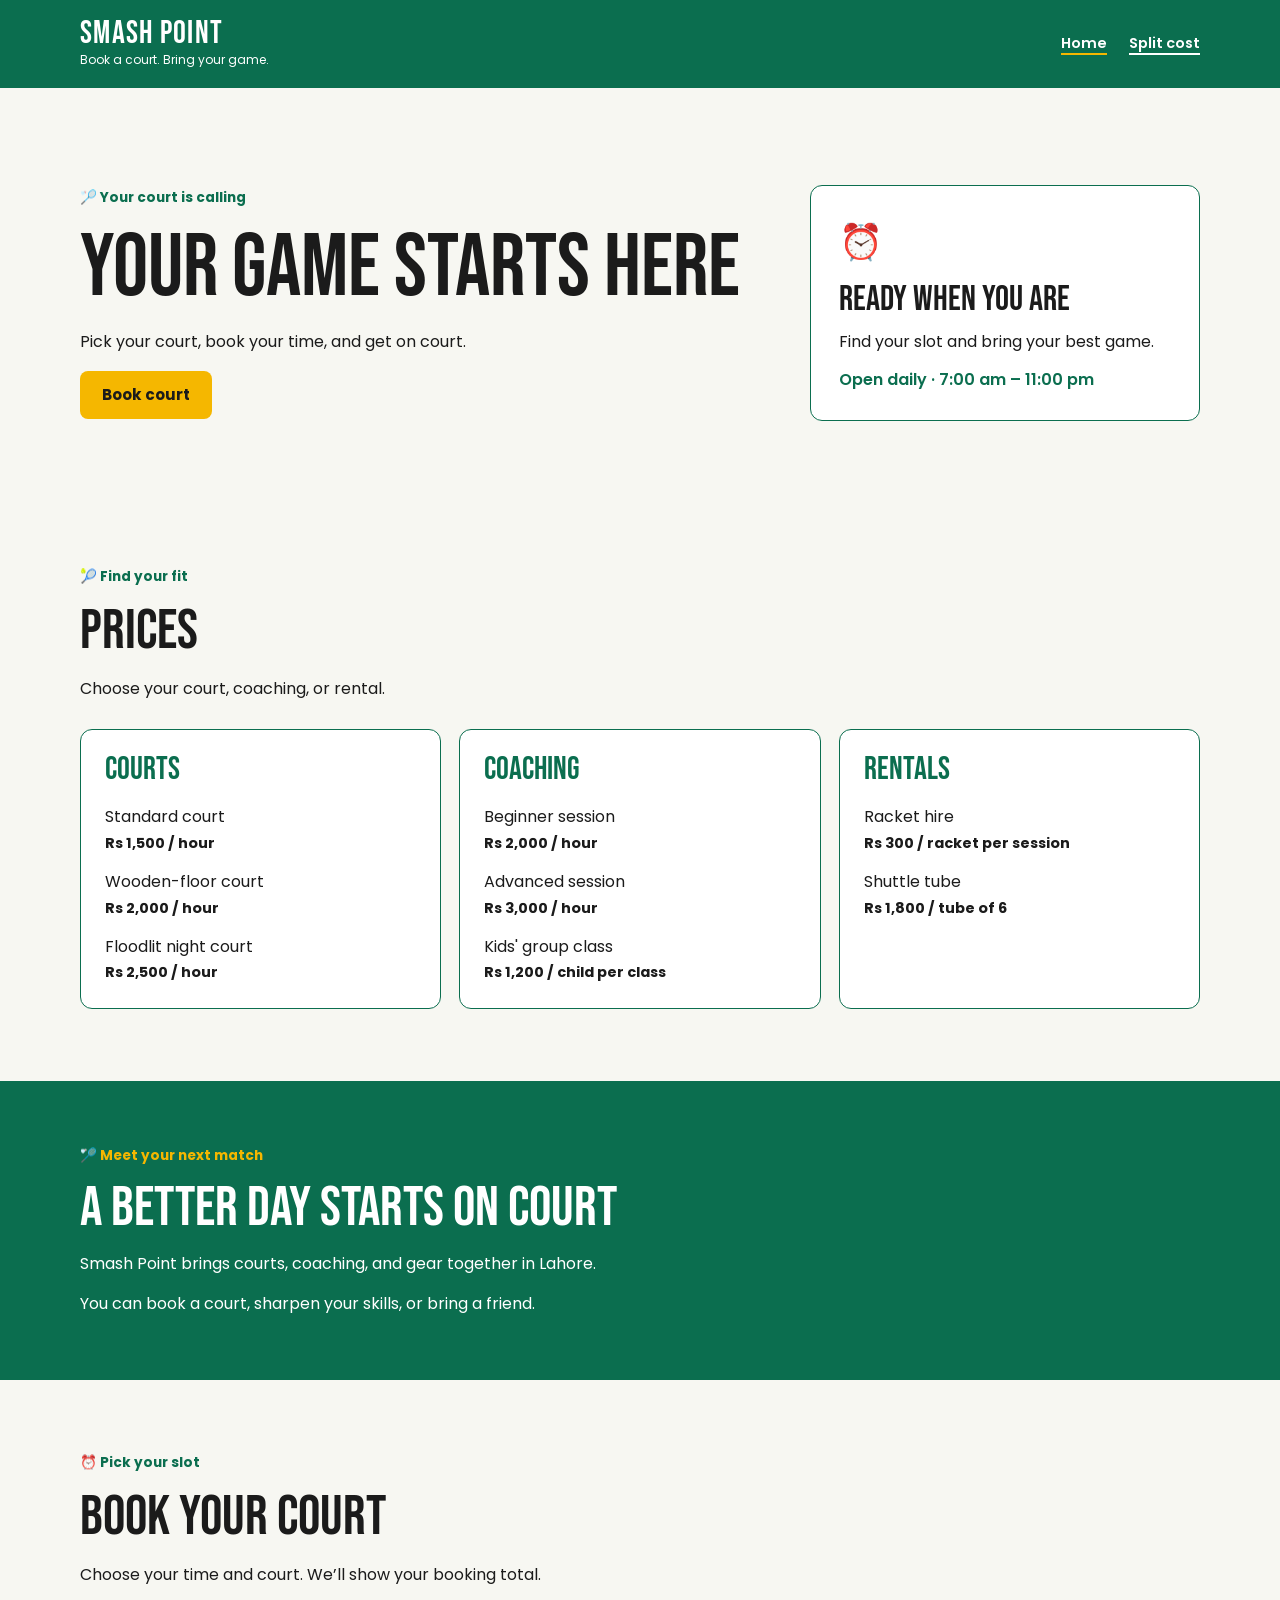
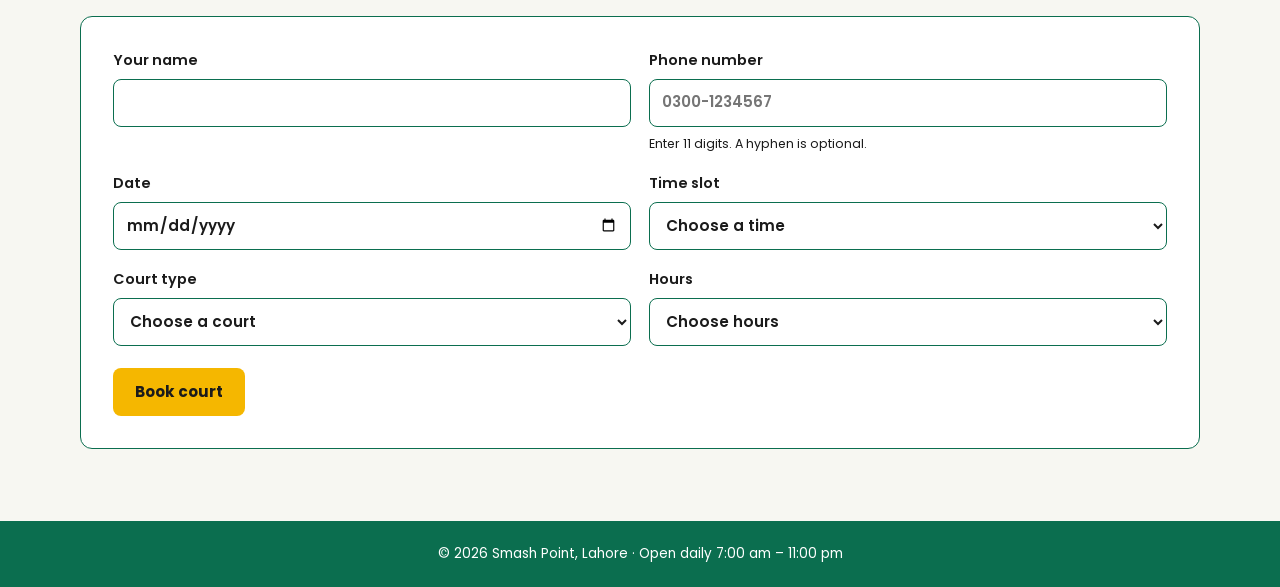
==== index.html @ f4223b18 "first commit" ====
<!doctype html>
<html lang="en">
<head>
  <meta charset="utf-8">
  <meta name="viewport" content="width=device-width, initial-scale=1">
  <meta name="description" content="Book your badminton court, coaching session, or rental at Smash Point in Lahore.">
  <title>Smash Point | Book a court</title>
  <link rel="preconnect" href="https://fonts.googleapis.com">
  <link rel="preconnect" href="https://fonts.gstatic.com" crossorigin>
  <link href="https://fonts.googleapis.com/css2?family=Bebas+Neue&family=Poppins:wght@400;500;600;700&display=swap" rel="stylesheet">
  <link rel="stylesheet" href="styles.css">
  <script src="script.js" defer></script>
</head>
<body>
  <header class="site-header">
    <div class="header-inner">
      <a class="brand" href="index.html" aria-label="Smash Point home">
        <span class="brand-name">Smash Point</span>
        <span class="brand-tagline">Book a court. Bring your game.</span>
      </a>
      <nav class="site-nav" aria-label="Main navigation">
        <a href="index.html" aria-current="page">Home</a>
        <a href="split.html">Split cost</a>
      </nav>
    </div>
  </header>

  <main>
    <section class="hero page-width" aria-labelledby="hero-title">
      <div class="hero-copy">
        <p class="eyebrow">🏸 Your court is calling</p>
        <h1 id="hero-title">Your game starts here</h1>
        <p>Pick your court, book your time, and get on court.</p>
        <a class="button" href="#booking">Book court</a>
      </div>
      <div class="hero-card" aria-label="Court hours">
        <span class="hero-icon" aria-hidden="true">⏰</span>
        <h2>Ready when you are</h2>
        <p>Find your slot and bring your best game.</p>
        <p class="hero-hours">Open daily · 7:00 am – 11:00 pm</p>
      </div>
    </section>

    <section class="section page-width" id="prices" aria-labelledby="prices-title">
      <div class="section-heading">
        <p class="eyebrow">🎾 Find your fit</p>
        <h2 id="prices-title">Prices</h2>
        <p>Choose your court, coaching, or rental.</p>
      </div>
      <div class="price-grid">
        <article class="price-card">
          <h3>Courts</h3>
          <ul class="price-list">
            <li><span>Standard court</span><strong>Rs 1,500 / hour</strong></li>
            <li><span>Wooden-floor court</span><strong>Rs 2,000 / hour</strong></li>
            <li><span>Floodlit night court</span><strong>Rs 2,500 / hour</strong></li>
          </ul>
        </article>
        <article class="price-card">
          <h3>Coaching</h3>
          <ul class="price-list">
            <li><span>Beginner session</span><strong>Rs 2,000 / hour</strong></li>
            <li><span>Advanced session</span><strong>Rs 3,000 / hour</strong></li>
            <li><span>Kids' group class</span><strong>Rs 1,200 / child per class</strong></li>
          </ul>
        </article>
        <article class="price-card">
          <h3>Rentals</h3>
          <ul class="price-list">
            <li><span>Racket hire</span><strong>Rs 300 / racket per session</strong></li>
            <li><span>Shuttle tube</span><strong>Rs 1,800 / tube of 6</strong></li>
          </ul>
        </article>
      </div>
    </section>

    <section class="about-section" aria-labelledby="about-title">
      <div class="page-width about-content">
        <p class="eyebrow">🏸 Meet your next match</p>
        <h2 id="about-title">A better day starts on court</h2>
        <p>Smash Point brings courts, coaching, and gear together in Lahore.</p>
        <p>You can book a court, sharpen your skills, or bring a friend.</p>
      </div>
    </section>

    <section class="section page-width booking-section" id="booking" aria-labelledby="booking-title">
      <div class="section-heading">
        <p class="eyebrow">⏰ Pick your slot</p>
        <h2 id="booking-title">Book your court</h2>
        <p>Choose your time and court. We’ll show your booking total.</p>
      </div>
      <form class="booking-form form-card" id="booking-form" novalidate>
        <div class="form-grid">
          <label>
            Your name
            <input name="name" type="text" autocomplete="name" required>
          </label>
          <label>
            Phone number
            <input id="phone" name="phone" type="tel" inputmode="numeric" autocomplete="tel" maxlength="12" placeholder="0300-1234567" aria-describedby="phone-error" required>
            <span class="field-hint">Enter 11 digits. A hyphen is optional.</span>
            <span class="field-error" id="phone-error" aria-live="polite"></span>
          </label>
          <label>
            Date
            <input name="date" type="date" required>
          </label>
          <label>
            Time slot
            <select name="time" required>
              <option value="">Choose a time</option>
              <option>7:00 am</option>
              <option>8:00 am</option>
              <option>9:00 am</option>
              <option>5:00 pm</option>
              <option>6:00 pm</option>
              <option>7:00 pm</option>
              <option>8:00 pm</option>
              <option>9:00 pm</option>
              <option>10:00 pm</option>
            </select>
          </label>
          <label>
            Court type
            <select name="court" required>
              <option value="">Choose a court</option>
              <option value="standard" data-price="1500">Standard court · Rs 1,500 / hour</option>
              <option value="wooden" data-price="2000">Wooden-floor court · Rs 2,000 / hour</option>
              <option value="floodlit" data-price="2500">Floodlit night court · Rs 2,500 / hour</option>
            </select>
          </label>
          <label>
            Hours
            <select name="hours" required>
              <option value="">Choose hours</option>
              <option value="1">1 hour</option>
              <option value="2">2 hours</option>
              <option value="3">3 hours</option>
            </select>
          </label>
        </div>
        <button class="button" type="submit">Book court</button>
        <div class="confirmation" id="booking-confirmation" role="status" aria-live="polite" hidden></div>
      </form>
    </section>
  </main>

  <footer class="site-footer">
    <p>© 2026 Smash Point, Lahore · Open daily 7:00 am – 11:00 pm</p>
  </footer>
</body>
</html>
---- styles.css ----
:root {
  color-scheme: light;
  --green: #0B6E4F;
  --yellow: #F5B700;
  --text: #1B1B1B;
  --page: #F7F7F2;
  --card: #FFFFFF;
}

* {
  box-sizing: border-box;
}

html {
  scroll-behavior: smooth;
}

body {
  margin: 0;
  background: var(--page);
  color: var(--text);
  font-family: "Poppins", sans-serif;
  line-height: 1.6;
}

h1,
h2,
h3,
.brand-name {
  margin: 0;
  font-family: "Bebas Neue", sans-serif;
  font-weight: 400;
  line-height: 1;
  text-transform: uppercase;
}

h1 {
  font-size: clamp(3rem, 8vw, 5.5rem);
}

h2 {
  font-size: clamp(2.4rem, 5vw, 3.5rem);
}

h3 {
  font-size: 2rem;
}

p {
  margin: 0;
}

a {
  color: inherit;
}

.page-width {
  width: min(1120px, calc(100% - 40px));
  margin-inline: auto;
}

.site-header {
  background: var(--green);
  color: var(--card);
}

.header-inner {
  display: flex;
  width: min(1120px, calc(100% - 40px));
  min-height: 88px;
  margin-inline: auto;
  align-items: center;
  justify-content: space-between;
  gap: 24px;
}

.brand {
  display: grid;
  color: inherit;
  text-decoration: none;
}

.brand-name {
  font-size: 2rem;
  letter-spacing: 0.04em;
}

.brand-tagline {
  font-size: 0.75rem;
}

.site-nav {
  display: flex;
  flex-wrap: wrap;
  gap: 22px;
}

.site-nav a {
  color: inherit;
  font-size: 0.9rem;
  font-weight: 600;
  text-decoration-thickness: 2px;
  text-underline-offset: 5px;
}

.site-nav a[aria-current="page"] {
  text-decoration-line: underline;
  text-decoration-color: var(--yellow);
}

.hero {
  display: grid;
  min-height: 430px;
  padding-block: 70px;
  align-items: center;
  grid-template-columns: minmax(0, 1.4fr) minmax(260px, 0.8fr);
  gap: 48px;
}

.hero-copy,
.hero-card,
.section-heading,
.split-intro {
  display: grid;
  justify-items: start;
  gap: 16px;
}

.hero-copy > p:not(.eyebrow),
.hero-card p,
.section-heading > p:not(.eyebrow),
.split-intro > p:not(.eyebrow) {
  max-width: 620px;
}

.eyebrow {
  color: var(--green);
  font-size: 0.85rem;
  font-weight: 700;
}

.button {
  display: inline-flex;
  min-height: 48px;
  padding: 11px 22px;
  align-items: center;
  justify-content: center;
  border: 0;
  border-radius: 8px;
  background: var(--yellow);
  color: var(--text);
  cursor: pointer;
  font: inherit;
  font-size: 0.95rem;
  font-weight: 700;
  text-align: center;
  text-decoration: none;
}

.button:hover {
  text-decoration: underline;
  text-underline-offset: 3px;
}

.button:focus-visible,
a:focus-visible,
input:focus-visible,
select:focus-visible {
  outline: 3px solid var(--yellow);
  outline-offset: 3px;
}

.hero-card,
.price-card,
.form-card {
  border: 1px solid var(--green);
  border-radius: 12px;
  background: var(--card);
}

.hero-card {
  min-height: 235px;
  padding: 28px;
  align-content: center;
  gap: 12px;
}

.hero-icon {
  font-size: 2.2rem;
}

.hero-card h2 {
  font-size: 2.2rem;
}

.hero-hours {
  color: var(--green);
  font-weight: 600;
}

.section {
  padding-block: 48px 72px;
}

.section-heading {
  margin-bottom: 28px;
}

.price-grid {
  display: grid;
  grid-template-columns: repeat(3, minmax(0, 1fr));
  gap: 18px;
}

.price-card {
  padding: 24px;
}

.price-card h3 {
  margin-bottom: 18px;
  color: var(--green);
}

.price-list {
  display: grid;
  margin: 0;
  padding: 0;
  gap: 14px;
  list-style: none;
}

.price-list li {
  display: grid;
  gap: 2px;
}

.price-list strong {
  font-size: 0.9rem;
}

.about-section {
  padding-block: 64px;
  background: var(--green);
  color: var(--card);
}

.about-content {
  display: grid;
  justify-items: start;
  gap: 14px;
}

.about-content .eyebrow {
  color: var(--yellow);
}

.booking-section {
  padding-top: 72px;
}

.form-card {
  padding: clamp(20px, 4vw, 32px);
}

.booking-form {
  display: grid;
  justify-items: start;
  gap: 22px;
}

.form-grid {
  display: grid;
  width: 100%;
  grid-template-columns: repeat(2, minmax(0, 1fr));
  gap: 18px;
}

.form-grid label {
  display: grid;
  align-content: start;
  gap: 7px;
  font-size: 0.9rem;
  font-weight: 600;
}

input,
select {
  width: 100%;
  min-height: 48px;
  padding: 10px 12px;
  border: 1px solid var(--green);
  border-radius: 8px;
  background: var(--card);
  color: var(--text);
  font: inherit;
  font-size: 0.95rem;
}

.field-hint {
  font-size: 0.78rem;
  font-weight: 400;
}

.field-error {
  color: var(--green);
  font-size: 0.86rem;
  font-weight: 600;
}

.field-error:empty {
  display: none;
}

.confirmation {
  width: 100%;
  padding: 18px;
  border: 1px solid var(--green);
  border-radius: 8px;
  background: var(--page);
}

.confirmation h3 {
  margin-bottom: 8px;
}

.confirmation p + p {
  margin-top: 5px;
}

.split-main {
  min-height: calc(100vh - 166px);
  padding-block: 88px;
}

.split-intro {
  margin-bottom: 32px;
}

.split-form {
  display: grid;
  justify-items: start;
  gap: 22px;
}

.site-footer {
  padding: 22px 20px;
  background: var(--green);
  color: var(--card);
  text-align: center;
  font-size: 0.85rem;
}

@media (max-width: 760px) {
  .hero {
    min-height: auto;
    padding-block: 54px;
    grid-template-columns: 1fr;
    gap: 30px;
  }

  .price-grid {
    grid-template-columns: 1fr;
  }

  .split-main {
    min-height: calc(100vh - 166px);
    padding-block: 64px;
  }
}

@media (max-width: 520px) {
  .header-inner {
    padding-block: 14px;
    align-items: flex-start;
    flex-direction: column;
    gap: 12px;
  }

  .site-nav {
    gap: 18px;
  }

  .form-grid {
    grid-template-columns: 1fr;
  }

  .section {
    padding-block: 40px 56px;
  }
}
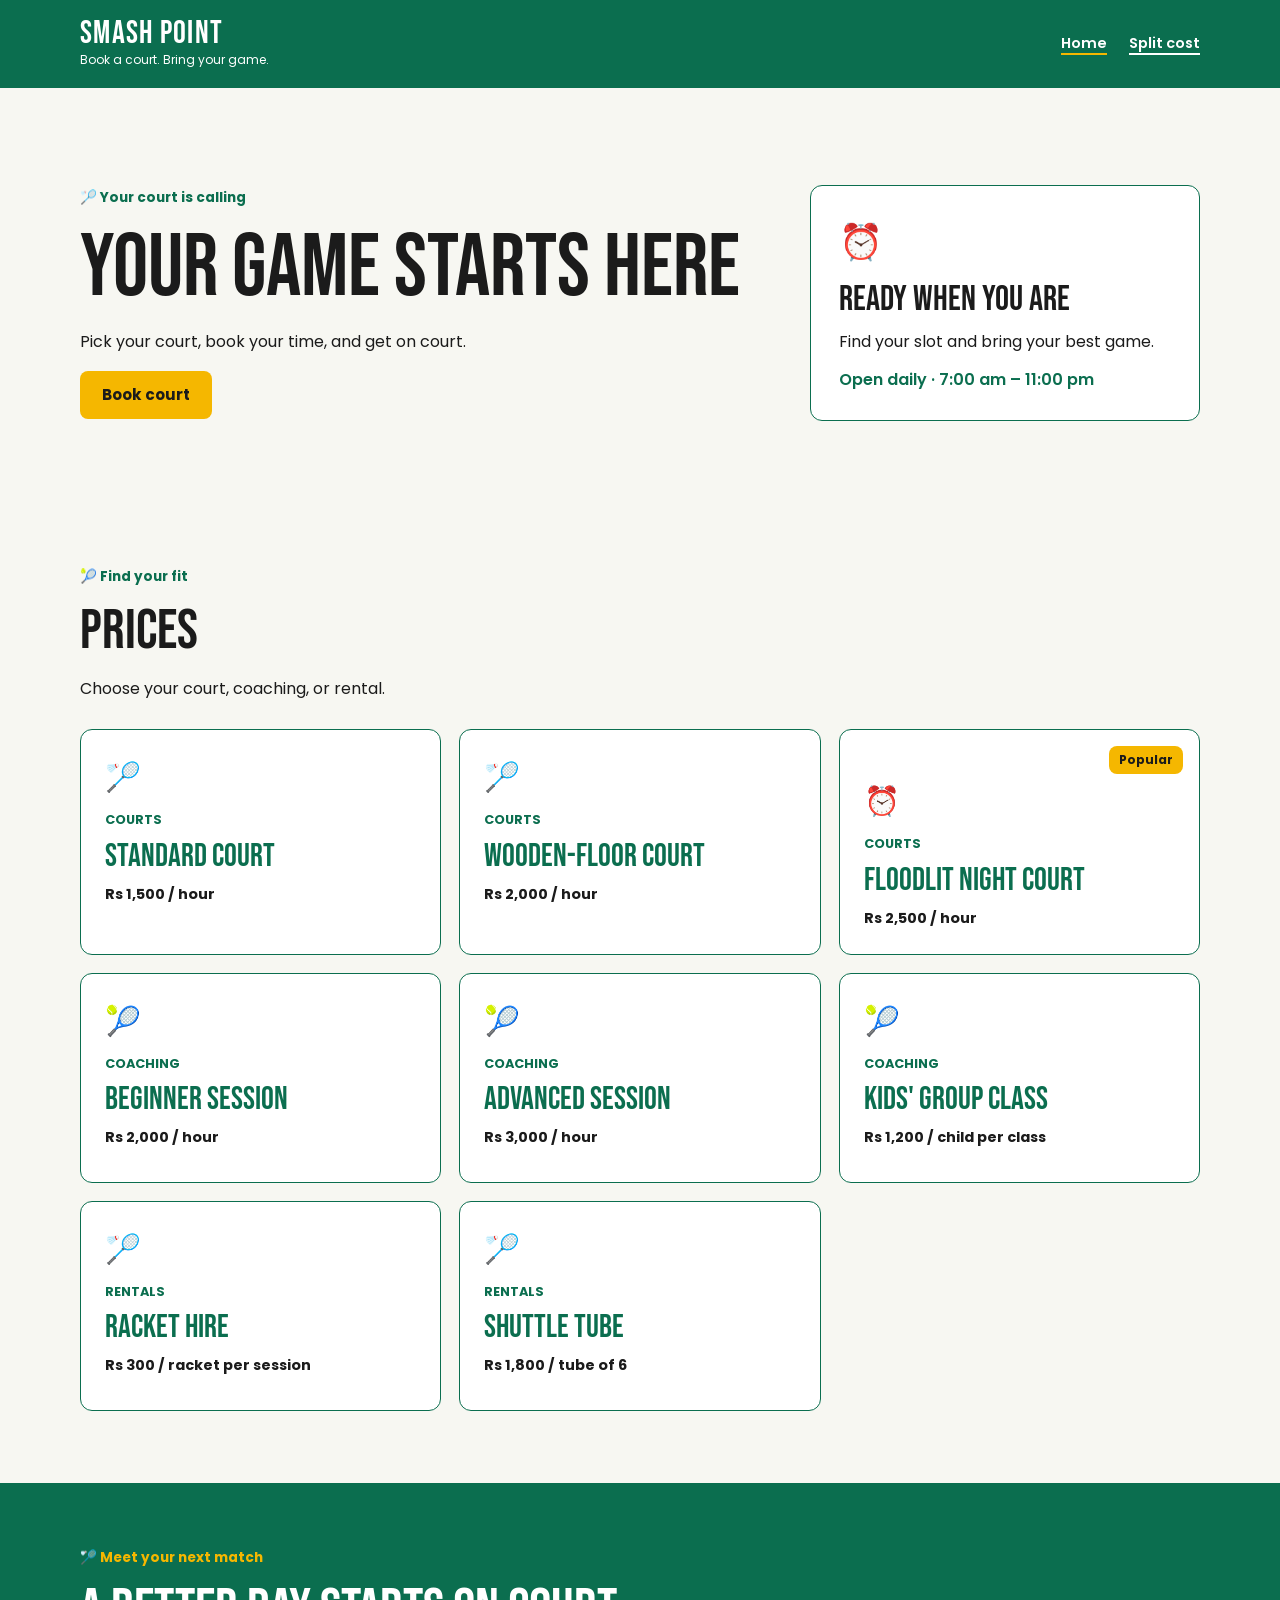
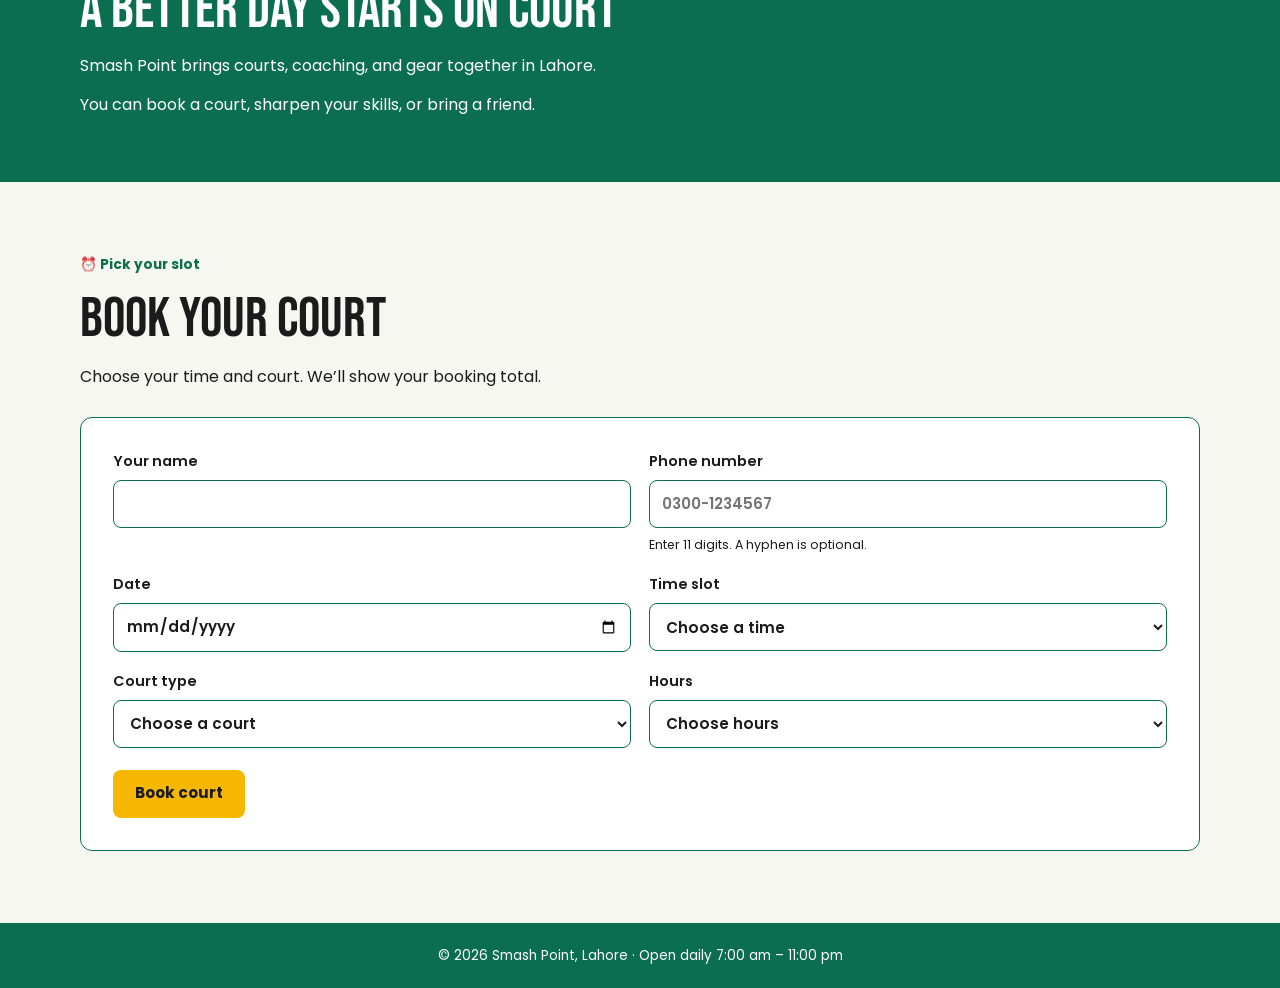
==== commit 873bc0ec: "Price list as card grid" ====
--- a/index.html
+++ b/index.html
@@ -49,27 +49,53 @@
       </div>
       <div class="price-grid">
         <article class="price-card">
-          <h3>Courts</h3>
-          <ul class="price-list">
-            <li><span>Standard court</span><strong>Rs 1,500 / hour</strong></li>
-            <li><span>Wooden-floor court</span><strong>Rs 2,000 / hour</strong></li>
-            <li><span>Floodlit night court</span><strong>Rs 2,500 / hour</strong></li>
-          </ul>
+          <span class="price-icon" aria-hidden="true">🏸</span>
+          <p class="price-category">Courts</p>
+          <h3>Standard court</h3>
+          <strong>Rs 1,500 / hour</strong>
         </article>
         <article class="price-card">
-          <h3>Coaching</h3>
-          <ul class="price-list">
-            <li><span>Beginner session</span><strong>Rs 2,000 / hour</strong></li>
-            <li><span>Advanced session</span><strong>Rs 3,000 / hour</strong></li>
-            <li><span>Kids' group class</span><strong>Rs 1,200 / child per class</strong></li>
-          </ul>
+          <span class="price-icon" aria-hidden="true">🏸</span>
+          <p class="price-category">Courts</p>
+          <h3>Wooden-floor court</h3>
+          <strong>Rs 2,000 / hour</strong>
+        </article>
+        <article class="price-card price-card-popular">
+          <span class="popular-badge">Popular</span>
+          <span class="price-icon" aria-hidden="true">⏰</span>
+          <p class="price-category">Courts</p>
+          <h3>Floodlit night court</h3>
+          <strong>Rs 2,500 / hour</strong>
         </article>
         <article class="price-card">
-          <h3>Rentals</h3>
-          <ul class="price-list">
-            <li><span>Racket hire</span><strong>Rs 300 / racket per session</strong></li>
-            <li><span>Shuttle tube</span><strong>Rs 1,800 / tube of 6</strong></li>
-          </ul>
+          <span class="price-icon" aria-hidden="true">🎾</span>
+          <p class="price-category">Coaching</p>
+          <h3>Beginner session</h3>
+          <strong>Rs 2,000 / hour</strong>
+        </article>
+        <article class="price-card">
+          <span class="price-icon" aria-hidden="true">🎾</span>
+          <p class="price-category">Coaching</p>
+          <h3>Advanced session</h3>
+          <strong>Rs 3,000 / hour</strong>
+        </article>
+        <article class="price-card">
+          <span class="price-icon" aria-hidden="true">🎾</span>
+          <p class="price-category">Coaching</p>
+          <h3>Kids' group class</h3>
+          <strong>Rs 1,200 / child per class</strong>
+        </article>
+        <article class="price-card">
+          <span class="price-icon" aria-hidden="true">🏸</span>
+          <p class="price-category">Rentals</p>
+          <h3>Racket hire</h3>
+          <strong>Rs 300 / racket per session</strong>
+        </article>
+        <article class="price-card">
+          <span class="price-icon" aria-hidden="true">🏸</span>
+          <p class="price-category">Rentals</p>
+          <h3>Shuttle tube</h3>
+          <strong>Rs 1,800 / tube of 6</strong>
         </article>
       </div>
     </section>
--- a/styles.css
+++ b/styles.css
@@ -213,29 +213,48 @@
 }
 
 .price-card {
+  position: relative;
+  display: grid;
+  min-height: 210px;
   padding: 24px;
+  align-content: start;
+  justify-items: start;
+  gap: 10px;
 }
 
 .price-card h3 {
-  margin-bottom: 18px;
   color: var(--green);
 }
 
-.price-list {
-  display: grid;
-  margin: 0;
-  padding: 0;
-  gap: 14px;
-  list-style: none;
-}
-
-.price-list li {
-  display: grid;
-  gap: 2px;
-}
-
-.price-list strong {
+.price-icon {
+  font-size: 1.8rem;
+}
+
+.price-category {
+  color: var(--green);
+  font-size: 0.8rem;
+  font-weight: 700;
+  text-transform: uppercase;
+}
+
+.price-card strong {
   font-size: 0.9rem;
+}
+
+.price-card-popular {
+  padding-top: 48px;
+}
+
+.popular-badge {
+  position: absolute;
+  top: 16px;
+  right: 16px;
+  padding: 4px 10px;
+  border-radius: 8px;
+  background: var(--yellow);
+  color: var(--text);
+  font-size: 0.75rem;
+  font-weight: 700;
 }
 
 .about-section {
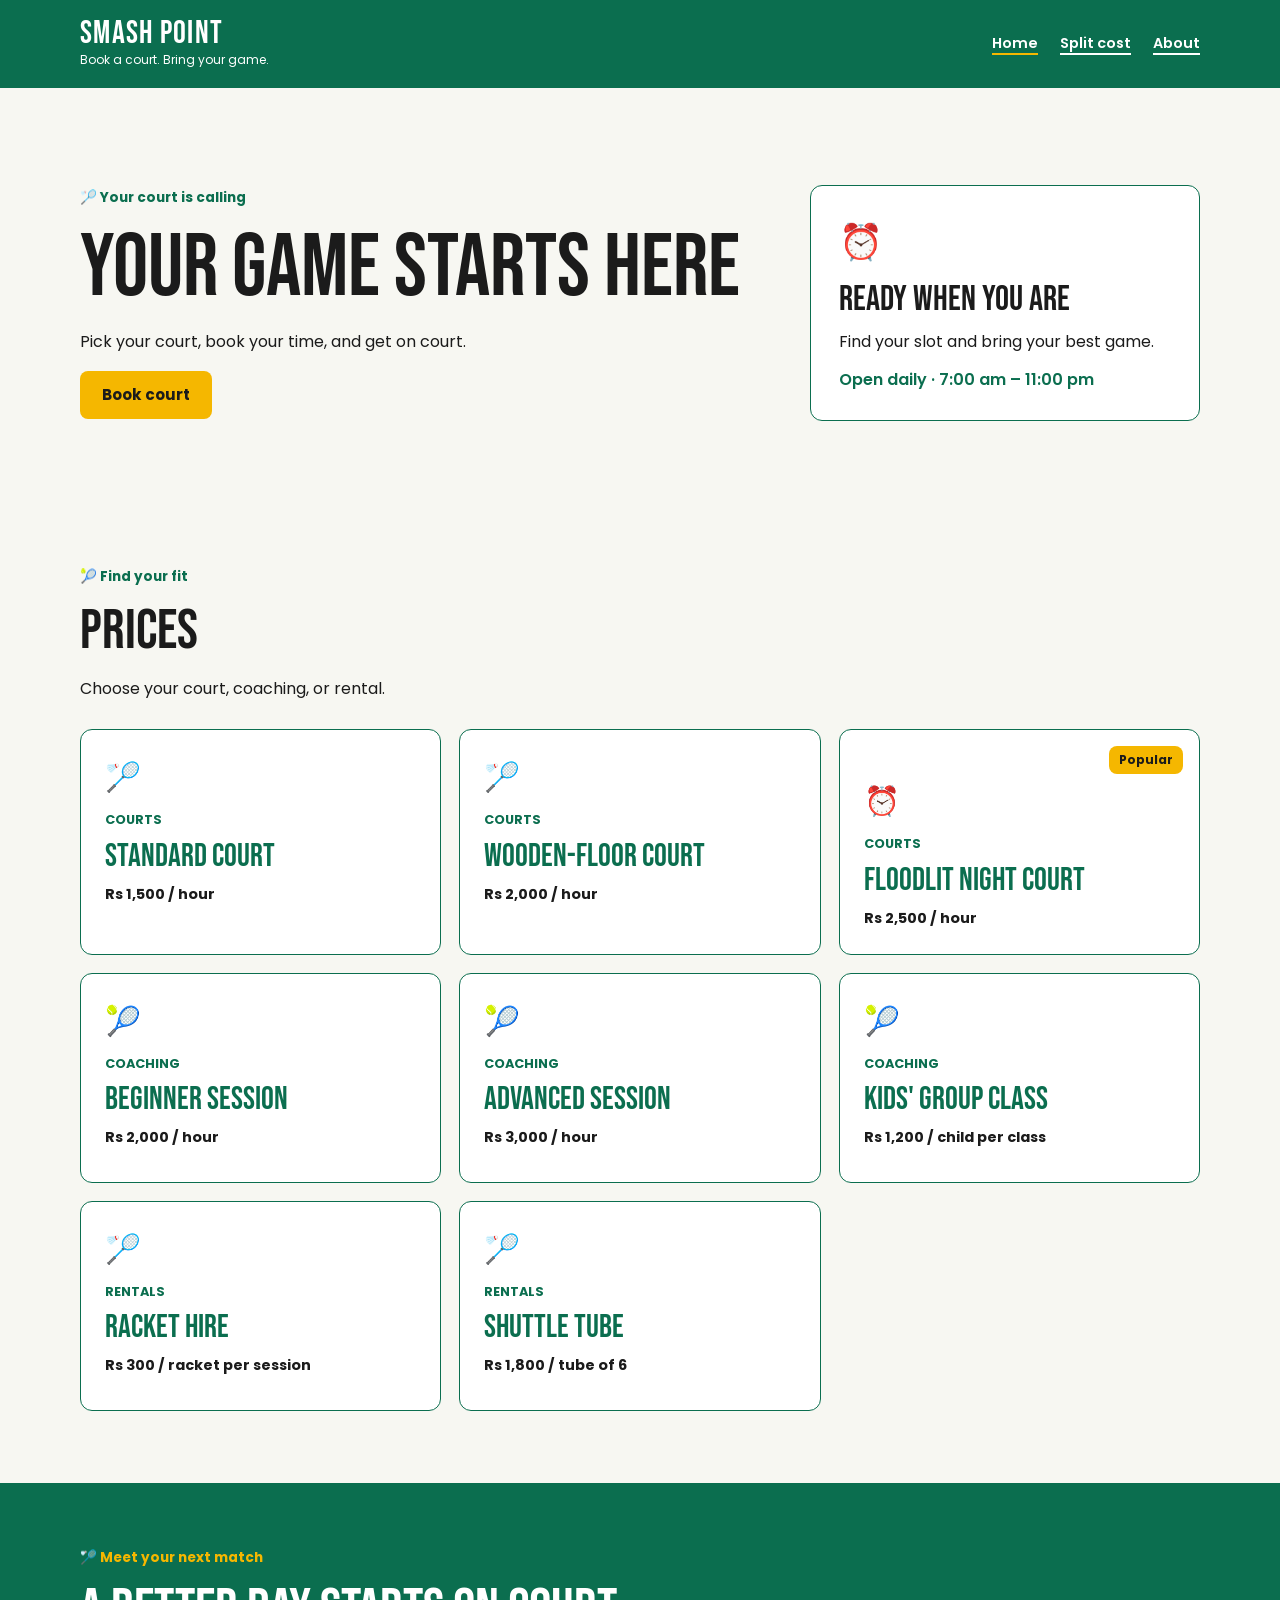
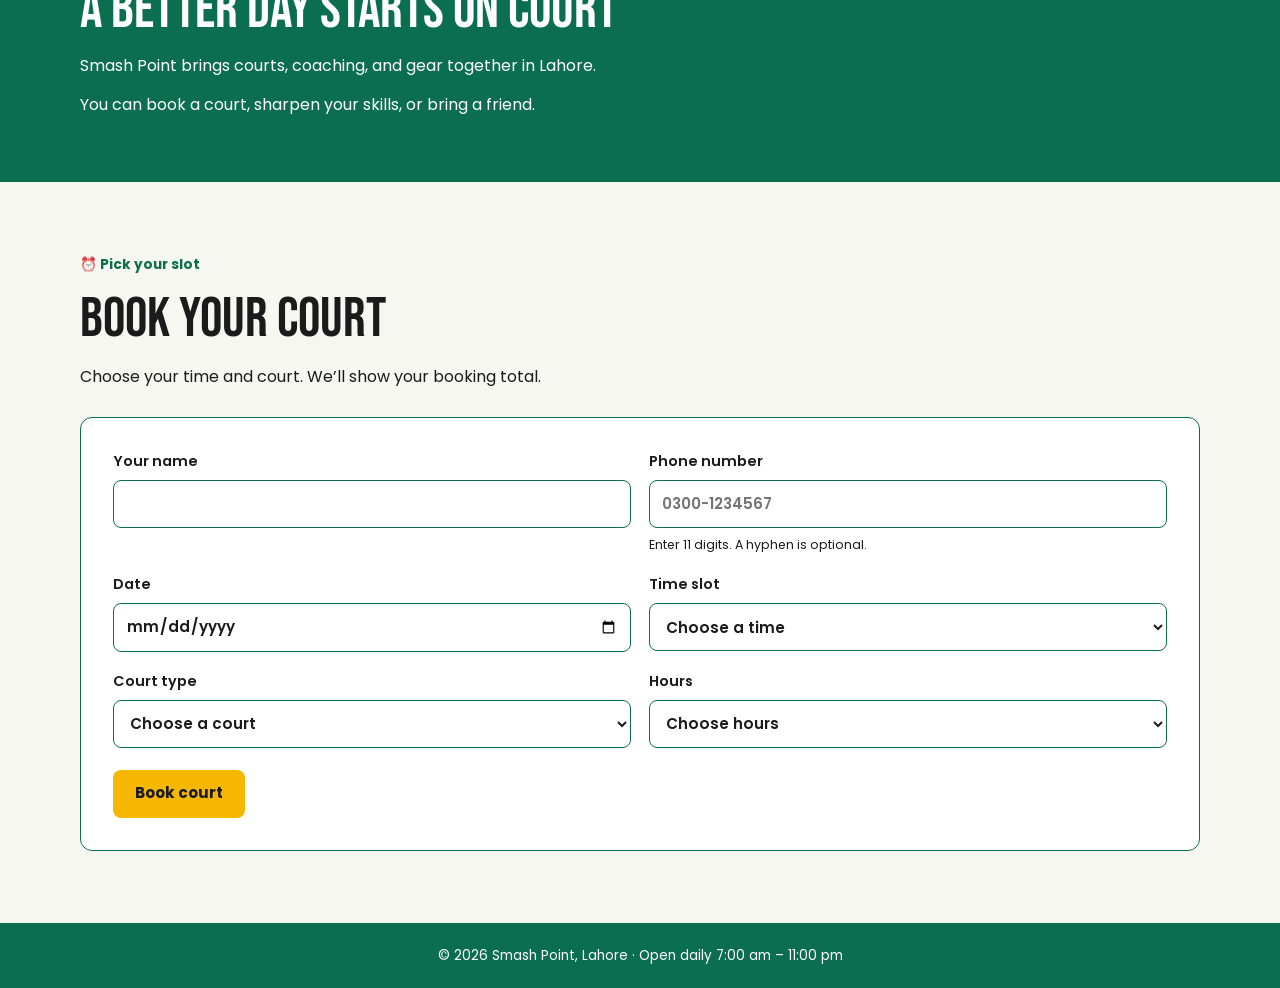
==== commit 96c83ad7: "Add about page" ====
--- a/index.html
+++ b/index.html
@@ -21,6 +21,7 @@
       <nav class="site-nav" aria-label="Main navigation">
         <a href="index.html" aria-current="page">Home</a>
         <a href="split.html">Split cost</a>
+        <a href="about.html">About</a>
       </nav>
     </div>
   </header>
--- a/styles.css
+++ b/styles.css
@@ -351,6 +351,38 @@
   padding-block: 88px;
 }
 
+.about-main {
+  min-height: calc(100vh - 166px);
+  padding-block: 72px;
+}
+
+.about-intro {
+  margin-bottom: 40px;
+}
+
+.about-details {
+  display: grid;
+  grid-template-columns: repeat(2, minmax(0, 1fr));
+  gap: 18px;
+}
+
+.about-detail {
+  display: grid;
+  min-height: 220px;
+  padding: 28px;
+  align-content: start;
+  justify-items: start;
+  gap: 14px;
+  border: 1px solid var(--green);
+  border-radius: 12px;
+  background: var(--card);
+}
+
+.about-detail h2 {
+  color: var(--green);
+  font-size: 2rem;
+}
+
 .split-intro {
   margin-bottom: 32px;
 }
@@ -385,6 +417,14 @@
     min-height: calc(100vh - 166px);
     padding-block: 64px;
   }
+
+  .about-main {
+    padding-block: 64px;
+  }
+
+  .about-details {
+    grid-template-columns: 1fr;
+  }
 }
 
 @media (max-width: 520px) {
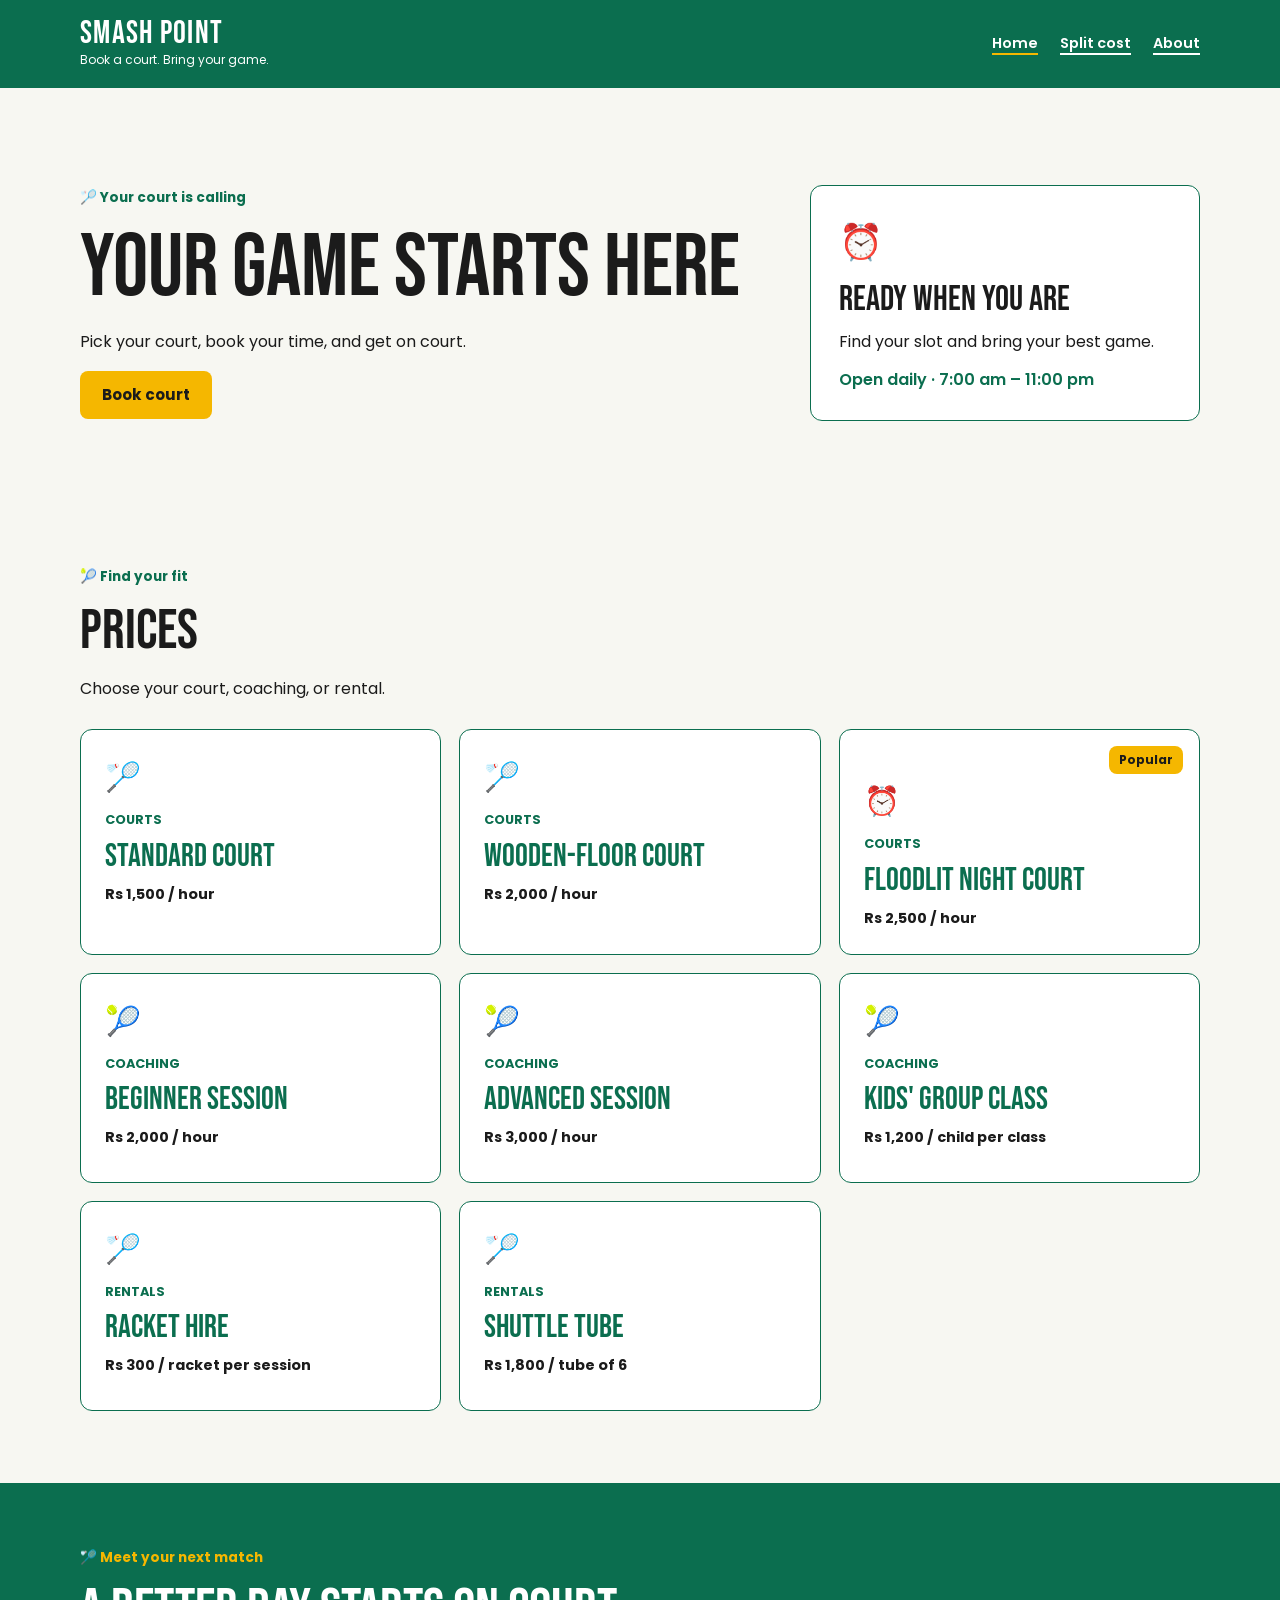
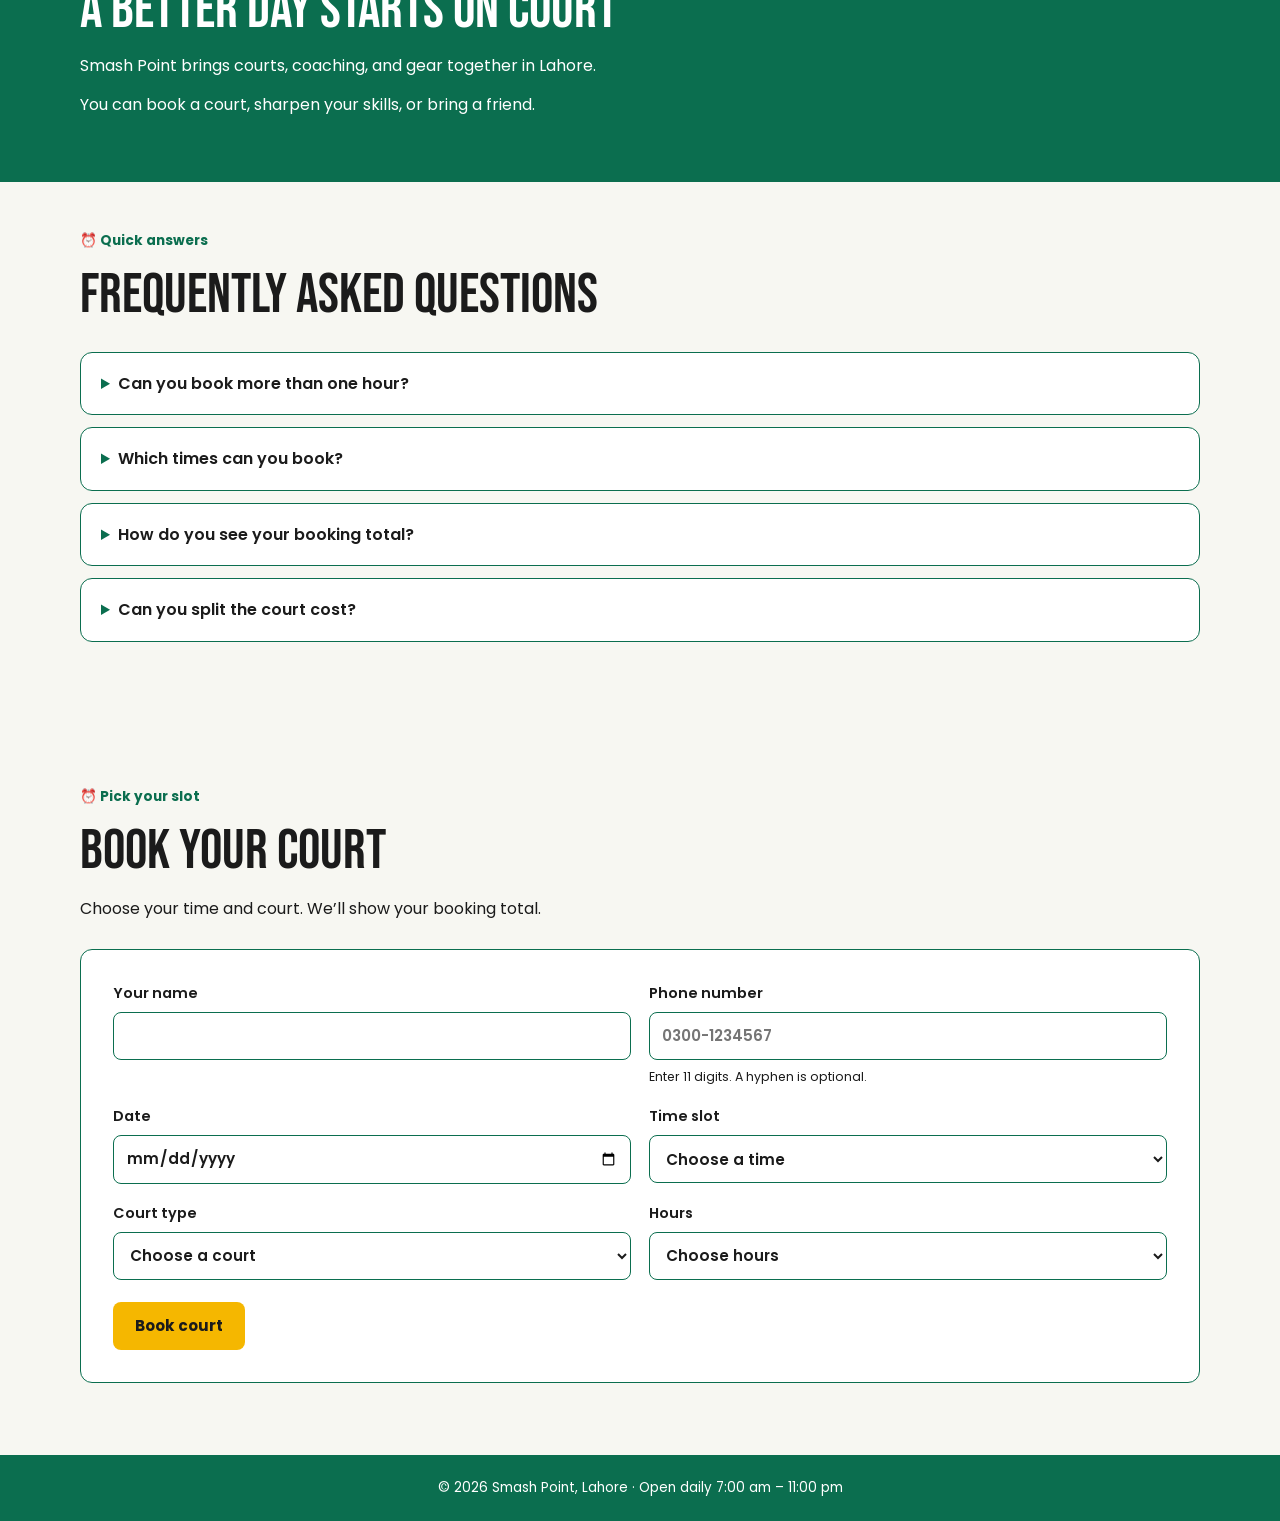
==== commit 566818a4: "Mobile layout and FAQ" ====
--- a/index.html
+++ b/index.html
@@ -110,6 +110,31 @@
       </div>
     </section>
 
+    <section class="section page-width faq-section" aria-labelledby="faq-title">
+      <div class="section-heading">
+        <p class="eyebrow">⏰ Quick answers</p>
+        <h2 id="faq-title">Frequently asked questions</h2>
+      </div>
+      <div class="faq-list">
+        <details class="faq-item">
+          <summary>Can you book more than one hour?</summary>
+          <p>Yes. Choose one, two, or three hours on the booking form.</p>
+        </details>
+        <details class="faq-item">
+          <summary>Which times can you book?</summary>
+          <p>Morning slots run from 7:00 am to 9:00 am. Evening slots run from 5:00 pm to 10:00 pm.</p>
+        </details>
+        <details class="faq-item">
+          <summary>How do you see your booking total?</summary>
+          <p>Submit a valid booking, and we’ll show your total.</p>
+        </details>
+        <details class="faq-item">
+          <summary>Can you split the court cost?</summary>
+          <p>Yes. Enter your court price, hours, and players on the Split cost page.</p>
+        </details>
+      </div>
+    </section>
+
     <section class="section page-width booking-section" id="booking" aria-labelledby="booking-title">
       <div class="section-heading">
         <p class="eyebrow">⏰ Pick your slot</p>
--- a/styles.css
+++ b/styles.css
@@ -257,6 +257,31 @@
   font-weight: 700;
 }
 
+.faq-list {
+  display: grid;
+  gap: 12px;
+}
+
+.faq-item {
+  padding: 18px 20px;
+  border: 1px solid var(--green);
+  border-radius: 12px;
+  background: var(--card);
+}
+
+.faq-item summary {
+  cursor: pointer;
+  font-weight: 600;
+}
+
+.faq-item summary::marker {
+  color: var(--green);
+}
+
+.faq-item p {
+  margin-top: 12px;
+}
+
 .about-section {
   padding-block: 64px;
   background: var(--green);
@@ -410,7 +435,7 @@
   }
 
   .price-grid {
-    grid-template-columns: 1fr;
+    grid-template-columns: repeat(2, minmax(0, 1fr));
   }
 
   .split-main {
@@ -428,6 +453,11 @@
 }
 
 @media (max-width: 520px) {
+  .page-width,
+  .header-inner {
+    width: min(1120px, calc(100% - 32px));
+  }
+
   .header-inner {
     padding-block: 14px;
     align-items: flex-start;
@@ -435,8 +465,12 @@
     gap: 12px;
   }
 
+  .price-grid {
+    grid-template-columns: 1fr;
+  }
+
   .site-nav {
-    gap: 18px;
+    gap: clamp(12px, 4vw, 18px);
   }
 
   .form-grid {
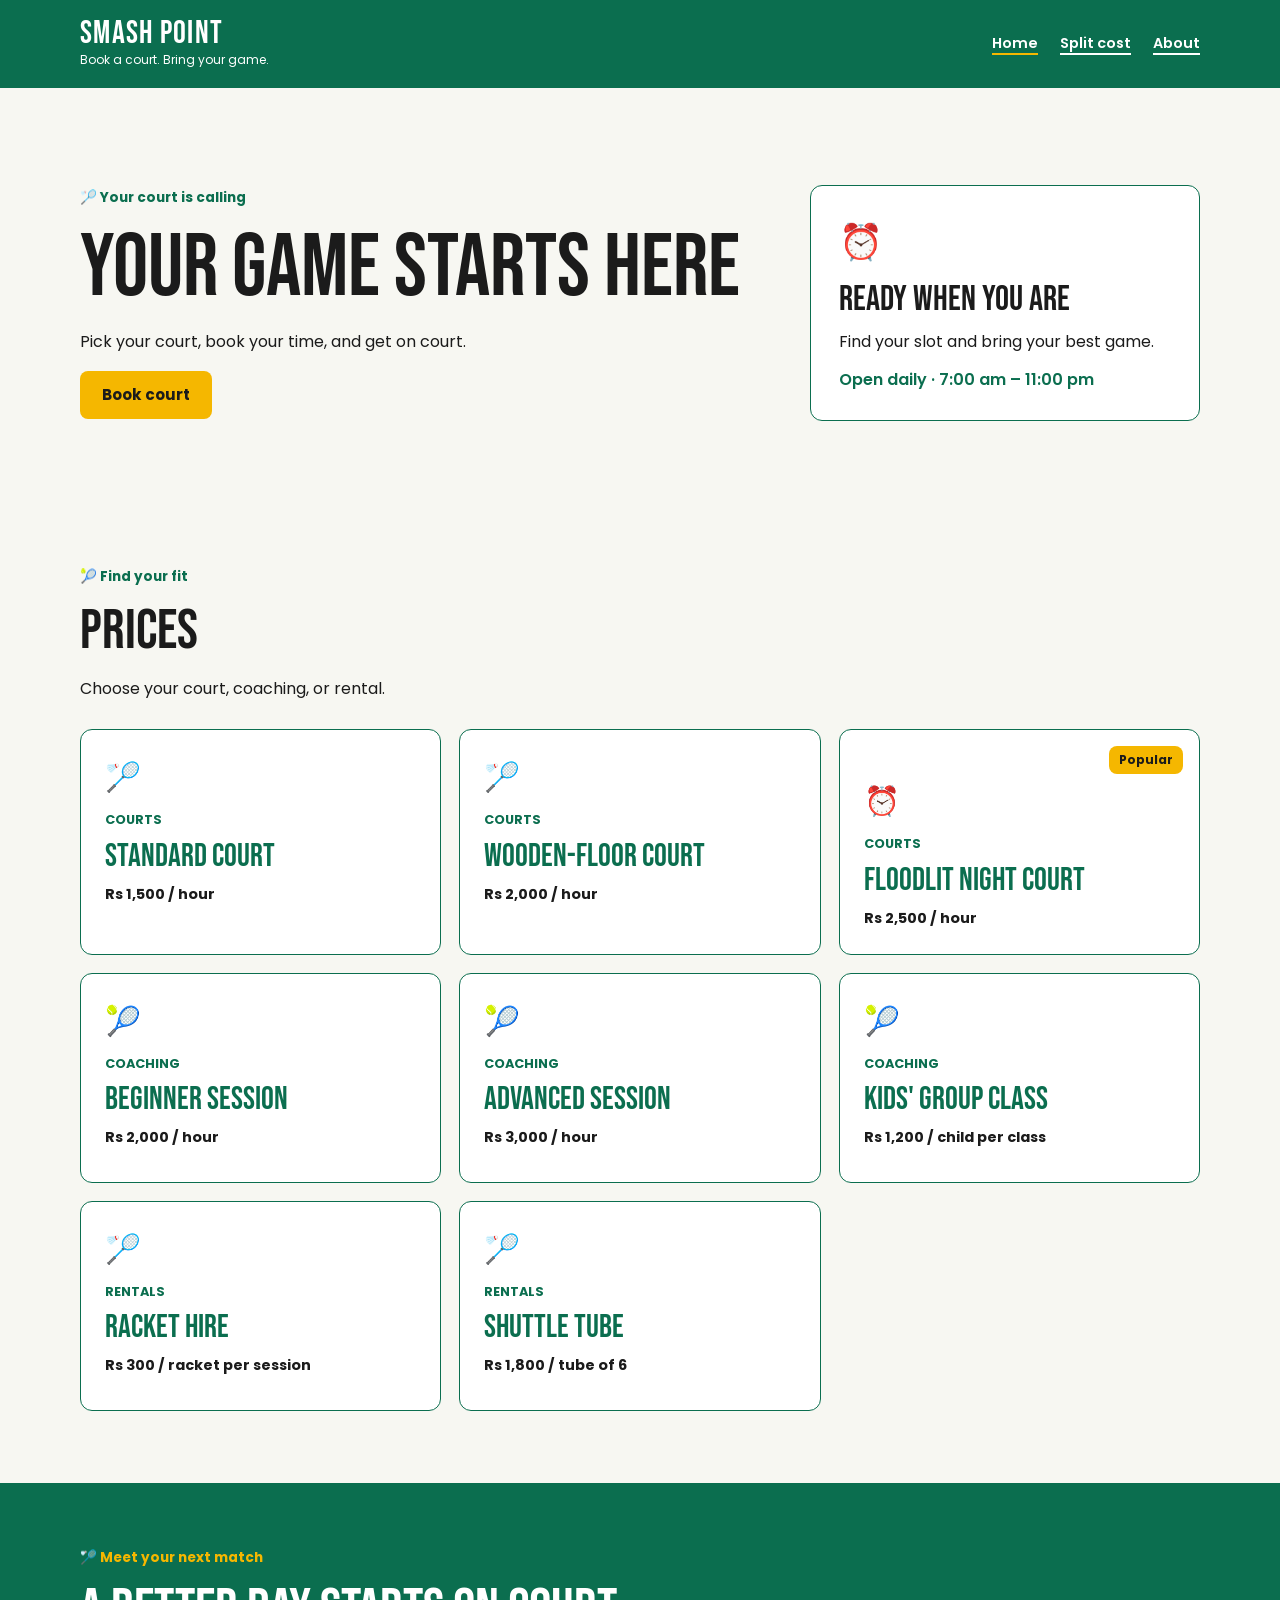
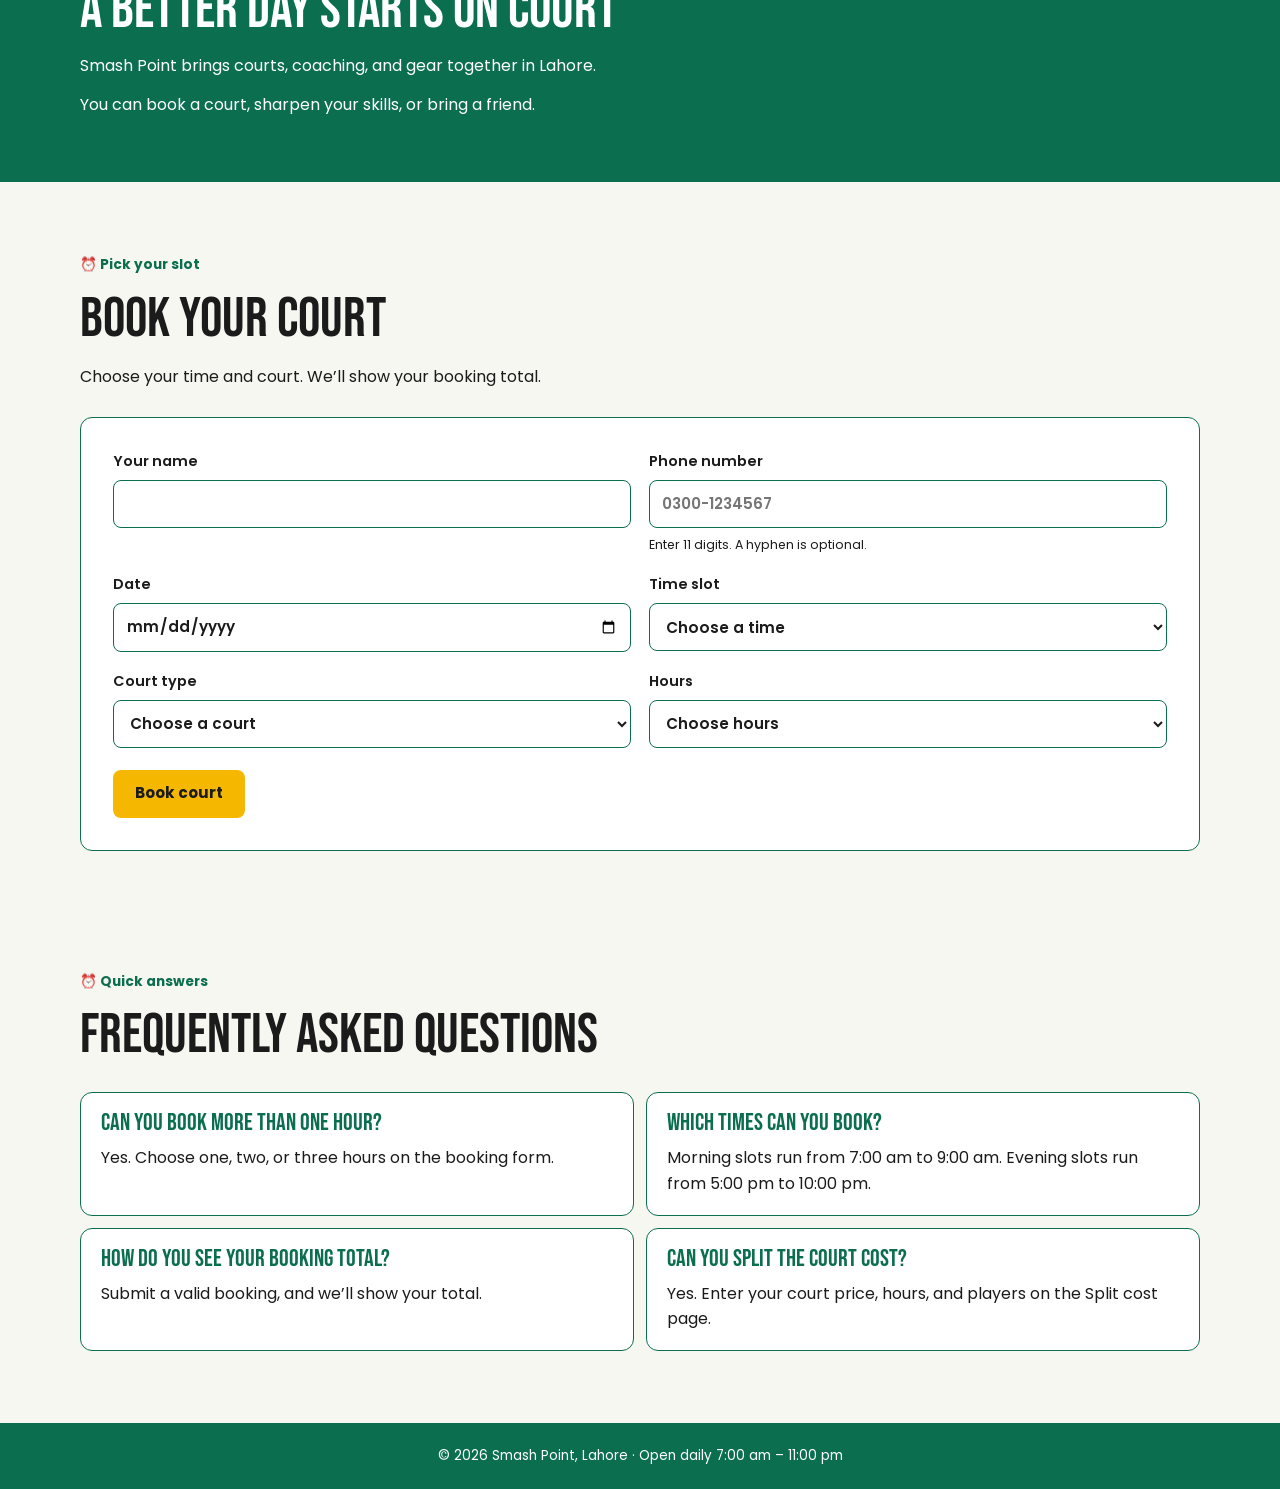
==== commit 1d9963bf: "Move FAQ above footer" ====
--- a/index.html
+++ b/index.html
@@ -110,31 +110,6 @@
       </div>
     </section>
 
-    <section class="section page-width faq-section" aria-labelledby="faq-title">
-      <div class="section-heading">
-        <p class="eyebrow">⏰ Quick answers</p>
-        <h2 id="faq-title">Frequently asked questions</h2>
-      </div>
-      <div class="faq-list">
-        <details class="faq-item">
-          <summary>Can you book more than one hour?</summary>
-          <p>Yes. Choose one, two, or three hours on the booking form.</p>
-        </details>
-        <details class="faq-item">
-          <summary>Which times can you book?</summary>
-          <p>Morning slots run from 7:00 am to 9:00 am. Evening slots run from 5:00 pm to 10:00 pm.</p>
-        </details>
-        <details class="faq-item">
-          <summary>How do you see your booking total?</summary>
-          <p>Submit a valid booking, and we’ll show your total.</p>
-        </details>
-        <details class="faq-item">
-          <summary>Can you split the court cost?</summary>
-          <p>Yes. Enter your court price, hours, and players on the Split cost page.</p>
-        </details>
-      </div>
-    </section>
-
     <section class="section page-width booking-section" id="booking" aria-labelledby="booking-title">
       <div class="section-heading">
         <p class="eyebrow">⏰ Pick your slot</p>
@@ -195,6 +170,31 @@
         <div class="confirmation" id="booking-confirmation" role="status" aria-live="polite" hidden></div>
       </form>
     </section>
+
+    <section class="section page-width faq-section" aria-labelledby="faq-title">
+      <div class="section-heading">
+        <p class="eyebrow">⏰ Quick answers</p>
+        <h2 id="faq-title">Frequently asked questions</h2>
+      </div>
+      <div class="faq-list">
+        <article class="faq-item">
+          <h3>Can you book more than one hour?</h3>
+          <p>Yes. Choose one, two, or three hours on the booking form.</p>
+        </article>
+        <article class="faq-item">
+          <h3>Which times can you book?</h3>
+          <p>Morning slots run from 7:00 am to 9:00 am. Evening slots run from 5:00 pm to 10:00 pm.</p>
+        </article>
+        <article class="faq-item">
+          <h3>How do you see your booking total?</h3>
+          <p>Submit a valid booking, and we’ll show your total.</p>
+        </article>
+        <article class="faq-item">
+          <h3>Can you split the court cost?</h3>
+          <p>Yes. Enter your court price, hours, and players on the Split cost page.</p>
+        </article>
+      </div>
+    </section>
   </main>
 
   <footer class="site-footer">
--- a/styles.css
+++ b/styles.css
@@ -259,27 +259,23 @@
 
 .faq-list {
   display: grid;
+  grid-template-columns: repeat(2, minmax(0, 1fr));
   gap: 12px;
 }
 
 .faq-item {
+  display: grid;
+  align-content: start;
+  gap: 10px;
   padding: 18px 20px;
   border: 1px solid var(--green);
   border-radius: 12px;
   background: var(--card);
 }
 
-.faq-item summary {
-  cursor: pointer;
-  font-weight: 600;
-}
-
-.faq-item summary::marker {
-  color: var(--green);
-}
-
-.faq-item p {
-  margin-top: 12px;
+.faq-item h3 {
+  color: var(--green);
+  font-size: 1.5rem;
 }
 
 .about-section {
@@ -450,6 +446,10 @@
   .about-details {
     grid-template-columns: 1fr;
   }
+
+  .faq-list {
+    grid-template-columns: 1fr;
+  }
 }
 
 @media (max-width: 520px) {
